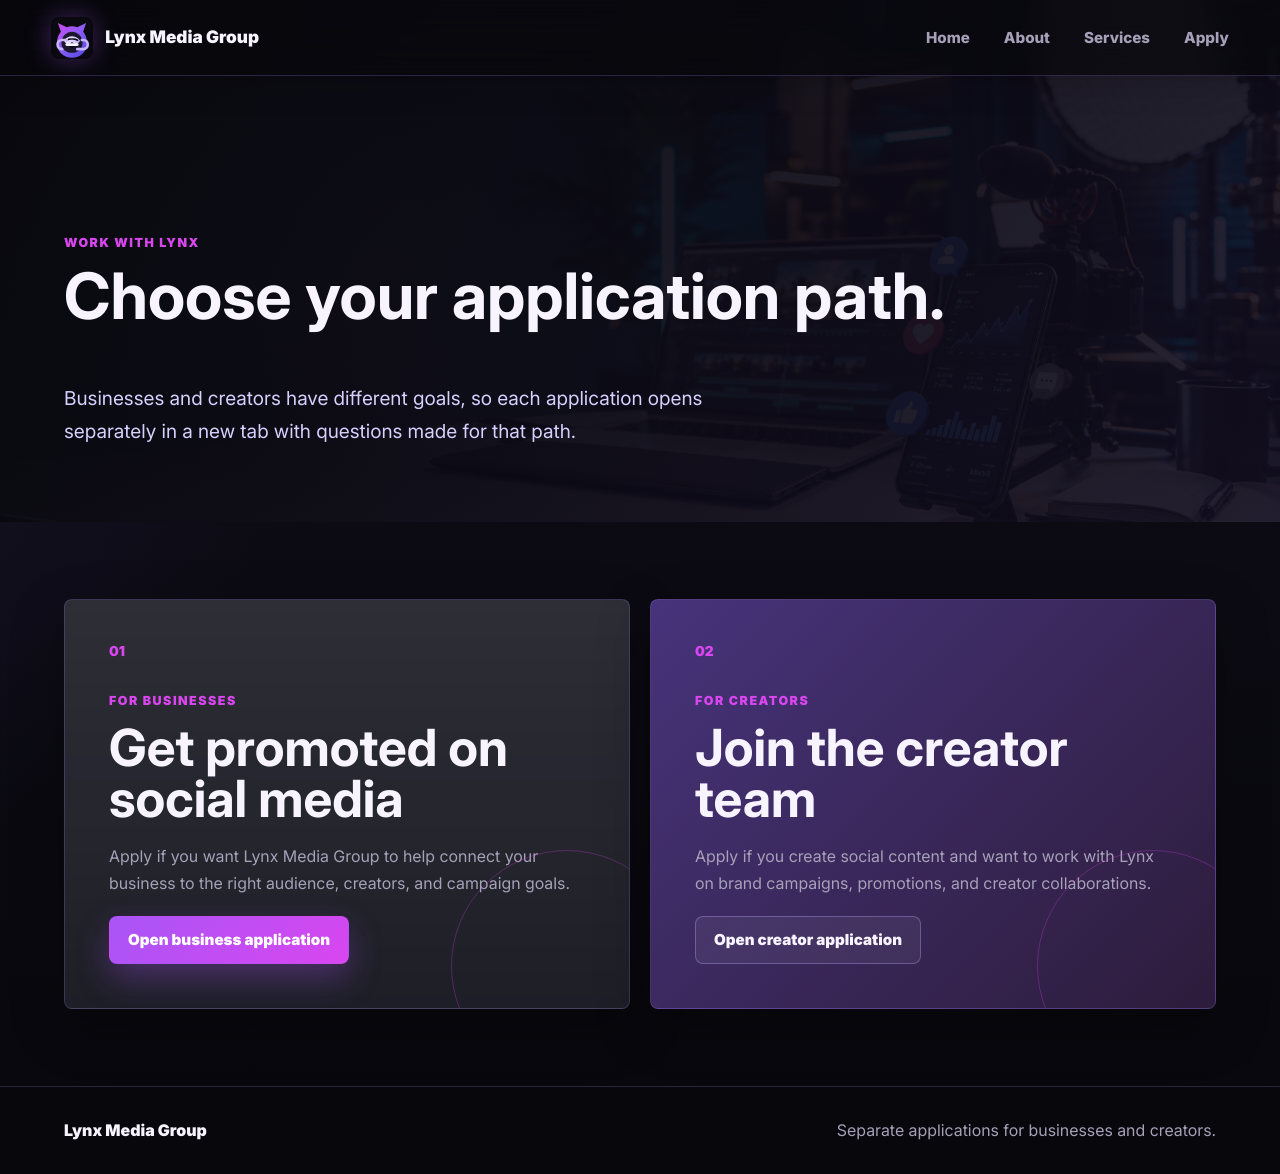
==== apply.html @ 394125c9 "1" ====
<!doctype html>
<html lang="en">
<head>
  <meta charset="UTF-8">
  <meta name="viewport" content="width=device-width, initial-scale=1">
  <title>Apply | Lynx Media Group</title>
  <meta name="description" content="Choose a Lynx Media Group application for business promotion or creator team membership.">
  <link rel="preconnect" href="https://fonts.googleapis.com">
  <link rel="preconnect" href="https://fonts.gstatic.com" crossorigin>
  <link href="https://fonts.googleapis.com/css2?family=Inter:wght@500;600;700;800;900&display=swap" rel="stylesheet">
  <link rel="icon" type="image/svg+xml" href="imgs/lynx-link-logo.svg">
  <link rel="stylesheet" href="css/relayopsagency.css">
</head>
<body>
  <header class="site-header">
    <a class="brand" href="index.html" aria-label="Lynx Media Group home">
      <img class="brand-logo" src="imgs/lynx-link-logo.svg" alt="">
      <span>Lynx Media Group</span>
    </a>
    <button class="nav-toggle" type="button" aria-label="Open navigation" aria-expanded="false">
      <span></span>
      <span></span>
      <span></span>
    </button>
    <nav class="site-nav" aria-label="Primary navigation">
      <a href="index.html">Home</a>
      <a href="index.html#about">About</a>
      <a href="index.html#services">Services</a>
      <a href="apply.html">Apply</a>
    </nav>
  </header>

  <main>
    <section class="apply-hero">
      <div>
        <p class="eyebrow">Work with Lynx</p>
        <h1>Choose your application path.</h1>
        <p>Businesses and creators have different goals, so each application opens separately in a new tab with questions made for that path.</p>
      </div>
    </section>

    <section class="apply-choice-grid reveal" aria-label="Application choices">
      <article class="apply-choice business-choice">
        <span class="choice-number">01</span>
        <p class="eyebrow">For businesses</p>
        <h2>Get promoted on social media</h2>
        <p>Apply if you want Lynx Media Group to help connect your business to the right audience, creators, and campaign goals.</p>
        <a class="button primary" href="business-apply.html" target="_blank" rel="noopener noreferrer">Open business application</a>
      </article>

      <article class="apply-choice creator-choice">
        <span class="choice-number">02</span>
        <p class="eyebrow">For creators</p>
        <h2>Join the creator team</h2>
        <p>Apply if you create social content and want to work with Lynx on brand campaigns, promotions, and creator collaborations.</p>
        <a class="button secondary" href="creator-apply.html" target="_blank" rel="noopener noreferrer">Open creator application</a>
      </article>
    </section>
  </main>

  <footer>
    <span>Lynx Media Group</span>
    <span>Separate applications for businesses and creators.</span>
  </footer>

  <script src="app.js"></script>
</body>
</html>
---- css/relayopsagency.css ----
:root {
  --bg: #07070c;
  --panel: #10111a;
  --panel-2: #151622;
  --panel-3: #1c1d2b;
  --text: #f7f4ff;
  --muted: #a6a0b8;
  --soft: #d7d0ff;
  --line: rgba(167, 139, 250, 0.22);
  --purple: #8b5cf6;
  --purple-strong: #a855f7;
  --purple-hot: #d946ef;
  --purple-deep: #4c1d95;
  --white: #ffffff;
  --shadow: 0 24px 80px rgba(0, 0, 0, 0.38);
  --shadow-soft: 0 18px 54px rgba(0, 0, 0, 0.28);
  --ease: cubic-bezier(0.16, 1, 0.3, 1);
  --ease-smooth: cubic-bezier(0.22, 0.61, 0.36, 1);
}

* {
  box-sizing: border-box;
}

html {
  scroll-behavior: smooth;
}

body {
  margin: 0;
  color: var(--text);
  background:
    linear-gradient(135deg, rgba(139, 92, 246, 0.13), transparent 34%),
    linear-gradient(180deg, #07070c 0%, #0c0b13 48%, #07070c 100%);
  font-family: "Inter", Arial, sans-serif;
  overflow-x: hidden;
  text-rendering: geometricPrecision;
  -webkit-font-smoothing: antialiased;
}

body::before {
  content: "";
  position: fixed;
  inset: 0;
  z-index: -1;
  pointer-events: none;
  background-image:
    linear-gradient(rgba(255, 255, 255, 0.035) 1px, transparent 1px),
    linear-gradient(90deg, rgba(255, 255, 255, 0.035) 1px, transparent 1px);
  background-size: 56px 56px;
  mask-image: linear-gradient(to bottom, rgba(0, 0, 0, 0.7), transparent 72%);
}

a {
  color: inherit;
}

::selection {
  color: var(--white);
  background: rgba(168, 85, 247, 0.58);
}

:focus-visible {
  outline: 3px solid rgba(217, 70, 239, 0.62);
  outline-offset: 4px;
}

.site-header {
  position: fixed;
  top: 0;
  left: 0;
  right: 0;
  z-index: 20;
  min-height: 76px;
  display: flex;
  align-items: center;
  justify-content: space-between;
  gap: 24px;
  padding: 16px clamp(18px, 4vw, 56px);
  background: rgba(7, 7, 12, 0.72);
  border-bottom: 1px solid var(--line);
  backdrop-filter: blur(18px);
  box-shadow: 0 8px 32px rgba(0, 0, 0, 0.18);
}

.brand {
  display: inline-flex;
  align-items: center;
  gap: 12px;
  color: var(--text);
  font-size: clamp(0.98rem, 2vw, 1.08rem);
  font-weight: 900;
  text-decoration: none;
  white-space: nowrap;
}

.brand-logo {
  width: 42px;
  height: 42px;
  display: block;
  border-radius: 8px;
  box-shadow: 0 0 24px rgba(168, 85, 247, 0.34);
  transition: transform 0.45s var(--ease), box-shadow 0.45s var(--ease), filter 0.45s var(--ease);
}

.brand:hover .brand-logo {
  transform: rotate(-3deg) scale(1.045);
  filter: saturate(1.12);
  box-shadow: 0 0 34px rgba(217, 70, 239, 0.5);
}

.site-nav {
  display: flex;
  align-items: center;
  gap: clamp(16px, 3vw, 34px);
  color: var(--muted);
  font-size: 0.95rem;
  font-weight: 800;
}

.site-nav a {
  position: relative;
  text-decoration: none;
  transition: color 0.28s var(--ease-smooth);
}

.site-nav a::after {
  content: "";
  position: absolute;
  left: 0;
  right: 0;
  bottom: -8px;
  height: 2px;
  background: linear-gradient(90deg, var(--purple), var(--purple-hot));
  transform: scaleX(0);
  transform-origin: left;
  transition: transform 0.38s var(--ease);
}

.site-nav a:hover {
  color: var(--text);
}

.site-nav a:hover::after {
  transform: scaleX(1);
}

.nav-toggle {
  display: none;
  width: 44px;
  height: 44px;
  place-items: center;
  border: 1px solid var(--line);
  border-radius: 8px;
  background: rgba(255, 255, 255, 0.05);
}

.nav-toggle span {
  width: 18px;
  height: 2px;
  display: block;
  margin: 3px 0;
  background: var(--text);
}

.hero {
  position: relative;
  min-height: 94vh;
  display: flex;
  align-items: flex-end;
  padding: 140px clamp(18px, 5vw, 72px) 64px;
  overflow: hidden;
  background: var(--bg);
}

.hero-image {
  position: absolute;
  inset: 0;
  width: 100%;
  height: 100%;
  object-fit: cover;
  transform: scale(1.04);
  filter: saturate(0.92) contrast(1.05);
  animation: heroDrift 18s var(--ease-smooth) infinite alternate;
}

.hero-overlay {
  position: absolute;
  inset: 0;
  background:
    linear-gradient(90deg, rgba(7, 7, 12, 0.98) 0%, rgba(9, 8, 18, 0.82) 43%, rgba(9, 8, 18, 0.34) 100%),
    linear-gradient(0deg, rgba(139, 92, 246, 0.26), transparent 52%);
}

.hero::after {
  content: "";
  position: absolute;
  left: 0;
  right: 0;
  bottom: 0;
  height: 1px;
  background: linear-gradient(90deg, transparent, var(--purple-hot), transparent);
}

.hero-copy {
  position: relative;
  width: min(800px, 100%);
  color: var(--text);
  opacity: 1;
}

.hero-copy > * {
  animation: fadeUp 0.75s ease both;
}

.hero-copy > *:nth-child(2) {
  animation-delay: 0.08s;
}

.hero-copy > *:nth-child(3) {
  animation-delay: 0.16s;
}

.hero-copy > *:nth-child(4) {
  animation-delay: 0.24s;
}

.eyebrow {
  margin: 0 0 14px;
  color: var(--purple-hot);
  font-size: 0.78rem;
  font-weight: 900;
  letter-spacing: 0.12em;
  text-transform: uppercase;
}

h1,
h2,
h3,
p {
  margin-top: 0;
}

.hero h1 {
  margin-bottom: 22px;
  font-size: clamp(3.5rem, 9vw, 8.5rem);
  line-height: 0.92;
  letter-spacing: 0;
  text-shadow: 0 0 42px rgba(139, 92, 246, 0.24);
}

.hero p:not(.eyebrow),
.apply-hero p:not(.eyebrow),
.form-hero p:not(.eyebrow) {
  max-width: 680px;
  color: var(--soft);
  font-size: clamp(1rem, 2vw, 1.2rem);
  line-height: 1.75;
}

.hero-actions {
  display: flex;
  flex-wrap: wrap;
  gap: 12px;
  margin-top: 30px;
}

.button {
  min-height: 48px;
  display: inline-flex;
  align-items: center;
  justify-content: center;
  padding: 13px 18px;
  border-radius: 8px;
  border: 1px solid transparent;
  font: inherit;
  font-size: 0.95rem;
  font-weight: 900;
  text-decoration: none;
  cursor: pointer;
  position: relative;
  overflow: hidden;
  transition: transform 0.38s var(--ease), box-shadow 0.38s var(--ease), border-color 0.38s var(--ease), background 0.38s var(--ease);
}

.button::before {
  content: "";
  position: absolute;
  inset: 0;
  background: linear-gradient(110deg, transparent, rgba(255, 255, 255, 0.18), transparent);
  transform: translateX(-120%);
  transition: transform 0.65s var(--ease);
}

.button:hover {
  transform: translateY(-3px);
}

.button:hover::before {
  transform: translateX(120%);
}

.button:active {
  transform: translateY(-1px) scale(0.99);
}

.button.primary {
  color: var(--white);
  background: linear-gradient(135deg, var(--purple-strong), var(--purple-hot));
  box-shadow: 0 14px 34px rgba(168, 85, 247, 0.32);
}

.button.primary:hover {
  box-shadow: 0 18px 44px rgba(217, 70, 239, 0.42);
}

.button.secondary {
  color: var(--text);
  background: rgba(255, 255, 255, 0.06);
  border-color: rgba(196, 181, 253, 0.32);
}

.button.secondary:hover {
  border-color: rgba(217, 70, 239, 0.72);
  box-shadow: 0 14px 34px rgba(139, 92, 246, 0.22);
}

.button.secondary.dark {
  color: var(--white);
  background: linear-gradient(135deg, #252235, #16131f);
}

.stats-band {
  display: grid;
  grid-template-columns: repeat(3, 1fr);
  gap: 1px;
  background: var(--line);
  border-bottom: 1px solid var(--line);
}

.stats-band div {
  min-height: 150px;
  padding: clamp(24px, 4vw, 42px);
  background: rgba(16, 17, 26, 0.92);
  transition: background 0.45s var(--ease), transform 0.45s var(--ease), box-shadow 0.45s var(--ease);
}

.stats-band div:hover {
  background: rgba(28, 29, 43, 0.98);
  transform: translateY(-3px);
  box-shadow: inset 0 1px 0 rgba(255, 255, 255, 0.06);
}

.stats-band strong {
  display: block;
  margin-bottom: 10px;
  font-size: 1.45rem;
}

.stats-band span,
.section-heading p,
.about-card p,
.service-list p,
.panel-heading p,
.apply-choice p:not(.eyebrow),
footer {
  color: var(--muted);
  line-height: 1.7;
}

.section {
  padding: clamp(70px, 9vw, 120px) clamp(18px, 5vw, 72px);
}

.section-heading {
  max-width: 800px;
  margin-bottom: 38px;
}

.section-heading:not(.left) {
  margin-left: auto;
  margin-right: auto;
  text-align: center;
}

.section-heading h2,
.apply-hero h1,
.cta-section h2,
.panel-heading h2,
.form-hero h1 {
  color: var(--text);
  font-size: clamp(2.2rem, 5vw, 4.6rem);
  line-height: 1;
  letter-spacing: 0;
}

.about-grid {
  display: grid;
  grid-template-columns: repeat(3, 1fr);
  gap: 18px;
}

.founder-grid {
  display: grid;
  grid-template-columns: repeat(2, minmax(0, 1fr));
  gap: 18px;
  max-width: 980px;
  margin: 0 auto;
}

.about-card,
.video-card,
.service-list article,
.apply-choice,
.application-panel {
  border: 1px solid var(--line);
  border-radius: 8px;
  background:
    linear-gradient(180deg, rgba(255, 255, 255, 0.105), rgba(255, 255, 255, 0.045)),
    rgba(16, 17, 26, 0.72);
  box-shadow: var(--shadow-soft);
  backdrop-filter: blur(18px);
}

.about-card {
  padding: 18px;
  transition: transform 0.45s var(--ease), border-color 0.45s var(--ease), box-shadow 0.45s var(--ease), background 0.45s var(--ease);
}

.founder-card-link {
  color: inherit;
  text-decoration: none;
  cursor: pointer;
}

.about-card:hover,
.video-card:hover,
.service-list article:hover,
.apply-choice:hover,
.application-panel:hover {
  transform: translateY(-7px);
  border-color: rgba(217, 70, 239, 0.62);
  box-shadow: 0 32px 90px rgba(139, 92, 246, 0.2), 0 18px 50px rgba(0, 0, 0, 0.3);
}

.photo-slot {
  aspect-ratio: 4 / 3;
  display: grid;
  place-items: center;
  margin-bottom: 20px;
  border: 1px dashed rgba(196, 181, 253, 0.52);
  border-radius: 8px;
  background:
    linear-gradient(135deg, rgba(139, 92, 246, 0.24), rgba(217, 70, 239, 0.11)),
    rgba(255, 255, 255, 0.04);
  color: var(--soft);
  font-weight: 900;
  overflow: hidden;
  transition: border-color 0.45s var(--ease), transform 0.45s var(--ease);
}

.photo-slot img {
  width: 100%;
  height: 100%;
  display: block;
  object-fit: cover;
  transition: transform 0.65s var(--ease), filter 0.65s var(--ease);
}

.about-card:hover .photo-slot img {
  transform: scale(1.045);
  filter: saturate(1.06) contrast(1.03);
}

.founder-photo img {
  object-position: center 34%;
}

.about-card h3,
.video-card h3,
.service-list h3 {
  margin-bottom: 10px;
  font-size: 1.35rem;
}

.role-label {
  margin-bottom: 8px;
  color: var(--purple-hot);
  font-size: 0.78rem;
  font-weight: 900;
  letter-spacing: 0.1em;
  text-transform: uppercase;
}

.demo-section {
  position: relative;
  background:
    linear-gradient(135deg, rgba(217, 70, 239, 0.08), transparent 42%),
    rgba(7, 7, 12, 0.66);
  border-top: 1px solid var(--line);
}

.video-grid {
  display: grid;
  grid-template-columns: repeat(3, 1fr);
  gap: 18px;
}

.video-card {
  padding: 14px;
  transition: transform 0.45s var(--ease), border-color 0.45s var(--ease), box-shadow 0.45s var(--ease), background 0.45s var(--ease);
}

.video-card p {
  color: var(--muted);
  line-height: 1.7;
}

.video-frame {
  position: relative;
  aspect-ratio: 9 / 16;
  display: grid;
  place-items: center;
  margin-bottom: 18px;
  overflow: hidden;
  border: 1px solid rgba(196, 181, 253, 0.26);
  border-radius: 8px;
  background:
    linear-gradient(160deg, rgba(139, 92, 246, 0.2), rgba(217, 70, 239, 0.08)),
    radial-gradient(circle at 50% 38%, rgba(217, 70, 239, 0.18), transparent 34%),
    #0b0b12;
  box-shadow: inset 0 1px 0 rgba(255, 255, 255, 0.06);
  transition: border-color 0.45s var(--ease), box-shadow 0.45s var(--ease), transform 0.45s var(--ease);
}

.video-card:hover .video-frame {
  border-color: rgba(217, 70, 239, 0.58);
  box-shadow: 0 0 0 1px rgba(217, 70, 239, 0.12), inset 0 1px 0 rgba(255, 255, 255, 0.08);
}

.video-frame::before {
  content: "";
  position: absolute;
  width: 68px;
  height: 68px;
  border-radius: 50%;
  background: linear-gradient(135deg, var(--purple-strong), var(--purple-hot));
  box-shadow: 0 0 42px rgba(217, 70, 239, 0.36);
}

.video-frame::after {
  content: "";
  position: absolute;
  border-left: 18px solid var(--white);
  border-top: 12px solid transparent;
  border-bottom: 12px solid transparent;
  transform: translateX(3px);
}

.video-frame.has-embed::before,
.video-frame.has-embed::after,
.video-frame.is-playing::before,
.video-frame.is-playing::after {
  display: none;
}

.video-frame span {
  position: absolute;
  left: 16px;
  bottom: 16px;
  z-index: 1;
  color: var(--soft);
  font-weight: 900;
}

.video-frame iframe,
.video-frame video {
  position: absolute;
  inset: 0;
  width: 100%;
  height: 100%;
  border: 0;
  object-fit: cover;
}

.scroll-play-label {
  left: 50%;
  bottom: 18px;
  transform: translateX(-50%);
  padding: 8px 12px;
  border: 1px solid rgba(196, 181, 253, 0.28);
  border-radius: 999px;
  background: rgba(7, 7, 12, 0.72);
  backdrop-filter: blur(12px);
  white-space: nowrap;
}

.video-frame.is-playing .scroll-play-label {
  display: none;
}

.services-section {
  background:
    linear-gradient(135deg, rgba(139, 92, 246, 0.16), transparent 40%),
    rgba(10, 10, 17, 0.74);
  border-top: 1px solid var(--line);
  border-bottom: 1px solid var(--line);
}

.service-list {
  display: grid;
  grid-template-columns: repeat(3, 1fr);
  gap: 18px;
}

.service-list article {
  min-height: 280px;
  padding: clamp(24px, 4vw, 36px);
  transition: transform 0.45s var(--ease), border-color 0.45s var(--ease), box-shadow 0.45s var(--ease), background 0.45s var(--ease);
}

.service-list span {
  display: inline-grid;
  place-items: center;
  width: 42px;
  height: 42px;
  margin-bottom: 34px;
  color: var(--white);
  background: linear-gradient(135deg, var(--purple), var(--purple-hot));
  border-radius: 8px;
  font-weight: 900;
  transition: transform 0.45s var(--ease), box-shadow 0.45s var(--ease);
}

.service-list article:hover span {
  transform: rotate(-3deg) scale(1.05);
  box-shadow: 0 14px 30px rgba(168, 85, 247, 0.24);
}

.cta-section {
  display: flex;
  align-items: center;
  justify-content: space-between;
  gap: 28px;
  padding: clamp(48px, 7vw, 90px) clamp(18px, 5vw, 72px);
  background:
    linear-gradient(90deg, rgba(139, 92, 246, 0.24), rgba(217, 70, 239, 0.08)),
    var(--panel);
}

.cta-section h2 {
  max-width: 860px;
  margin-bottom: 0;
}

.apply-hero,
.form-hero {
  min-height: 58vh;
  display: flex;
  align-items: flex-end;
  padding: 140px clamp(18px, 5vw, 72px) 54px;
  color: var(--text);
  background:
    linear-gradient(120deg, rgba(7, 7, 12, 0.98), rgba(17, 13, 31, 0.9)),
    url("../imgs/lynx-hero.png") center / cover;
}

.apply-hero h1,
.form-hero h1 {
  max-width: 940px;
}

.apply-choice-grid,
.application-grid {
  display: grid;
  grid-template-columns: repeat(2, 1fr);
  gap: 20px;
  padding: clamp(42px, 6vw, 80px) clamp(18px, 5vw, 72px);
}

.apply-choice {
  position: relative;
  min-height: 410px;
  display: flex;
  flex-direction: column;
  align-items: flex-start;
  padding: clamp(26px, 4vw, 44px);
  overflow: hidden;
  transition: transform 0.45s var(--ease), border-color 0.45s var(--ease), box-shadow 0.45s var(--ease), background 0.45s var(--ease);
}

.apply-choice::after {
  content: "";
  position: absolute;
  right: -54px;
  bottom: -74px;
  width: 230px;
  height: 230px;
  border: 1px solid rgba(217, 70, 239, 0.28);
  border-radius: 50%;
  transition: transform 0.65s var(--ease), border-color 0.45s var(--ease);
}

.apply-choice:hover::after {
  transform: scale(1.08) translate(-12px, -10px);
  border-color: rgba(217, 70, 239, 0.46);
}

.apply-choice h2 {
  max-width: 560px;
  margin-bottom: 18px;
  color: var(--text);
  font-size: clamp(2.2rem, 4vw, 4rem);
  line-height: 1;
}

.apply-choice .button {
  margin-top: auto;
}

.business-choice {
  background:
    linear-gradient(180deg, rgba(255, 255, 255, 0.12), rgba(255, 255, 255, 0.055)),
    var(--panel);
}

.creator-choice {
  background:
    linear-gradient(135deg, rgba(139, 92, 246, 0.42), rgba(217, 70, 239, 0.12)),
    var(--panel-2);
}

.choice-number {
  margin-bottom: 34px;
  color: var(--purple-hot);
  font-size: 0.86rem;
  font-weight: 900;
}

.application-panel {
  padding: clamp(22px, 4vw, 38px);
  transition: transform 0.45s var(--ease), border-color 0.45s var(--ease), box-shadow 0.45s var(--ease), background 0.45s var(--ease);
}

.creator-panel {
  background:
    linear-gradient(135deg, rgba(139, 92, 246, 0.17), rgba(217, 70, 239, 0.05)),
    var(--panel);
}

.business-form-hero {
  background:
    linear-gradient(120deg, rgba(7, 7, 12, 0.98), rgba(30, 20, 56, 0.86)),
    url("../imgs/lynx-hero.png") center / cover;
}

.creator-form-hero {
  background:
    linear-gradient(120deg, rgba(7, 7, 12, 0.98), rgba(76, 29, 149, 0.62)),
    url("../imgs/lynx-hero.png") center / cover;
}

.form-hero h1 {
  margin-bottom: 18px;
  font-size: clamp(2.6rem, 6vw, 5.6rem);
  line-height: 0.98;
}

.single-form-section {
  display: grid;
  place-items: start center;
  padding: clamp(42px, 6vw, 80px) clamp(18px, 5vw, 72px);
}

.single-form-section .application-panel {
  width: min(780px, 100%);
}

.panel-heading h2 {
  margin-bottom: 16px;
  font-size: clamp(2rem, 4vw, 3.5rem);
}

.apply-form {
  display: grid;
  gap: 18px;
  margin-top: 30px;
}

.apply-form label {
  display: grid;
  gap: 8px;
  color: var(--text);
  font-weight: 900;
}

.apply-form input,
.apply-form textarea {
  width: 100%;
  border: 1px solid var(--line);
  border-radius: 8px;
  padding: 14px 15px;
  color: var(--text);
  background: rgba(255, 255, 255, 0.06);
  font: inherit;
  font-weight: 600;
  outline: none;
  transition: border-color 0.32s var(--ease), box-shadow 0.32s var(--ease), background 0.32s var(--ease);
}

.apply-form input:focus,
.apply-form textarea:focus {
  border-color: rgba(217, 70, 239, 0.8);
  box-shadow: 0 0 0 4px rgba(139, 92, 246, 0.17);
  background: rgba(255, 255, 255, 0.09);
}

.apply-form textarea {
  resize: vertical;
}

.form-message {
  margin: 0;
  color: var(--purple-hot);
  font-weight: 900;
}

.form-message.warning {
  color: var(--soft);
}

.form-message.error {
  color: #fb7185;
}

.apply-form button:disabled {
  cursor: wait;
  opacity: 0.72;
  transform: none;
}

footer {
  display: flex;
  justify-content: space-between;
  gap: 18px;
  padding: 30px clamp(18px, 5vw, 72px);
  background: #07070c;
  border-top: 1px solid var(--line);
}

footer span:first-child {
  color: var(--text);
  font-weight: 900;
}

.reveal {
  opacity: 0;
  transform: translateY(28px);
  transition: opacity 0.9s var(--ease), transform 0.9s var(--ease);
}

.reveal.visible {
  opacity: 1;
  transform: translateY(0);
}

@keyframes fadeUp {
  from {
    opacity: 1;
    transform: translateY(22px);
  }
  to {
    opacity: 1;
    transform: translateY(0);
  }
}

@keyframes heroDrift {
  from {
    transform: scale(1.04) translateX(0);
  }
  to {
    transform: scale(1.08) translateX(1.5%);
  }
}

@media (prefers-reduced-motion: reduce) {
  *,
  *::before,
  *::after {
    animation-duration: 0.01ms !important;
    animation-iteration-count: 1 !important;
    scroll-behavior: auto !important;
    transition-duration: 0.01ms !important;
  }
}

@media (max-width: 900px) {
  .nav-toggle {
    display: grid;
  }

  .site-nav {
    position: fixed;
    top: 76px;
    left: 14px;
    right: 14px;
    display: none;
    flex-direction: column;
    align-items: stretch;
    gap: 0;
    padding: 8px;
    background: rgba(16, 17, 26, 0.98);
    border: 1px solid var(--line);
    border-radius: 8px;
    box-shadow: var(--shadow);
  }

  .site-nav.open {
    display: flex;
  }

  .site-nav a {
    padding: 15px;
  }

  .site-nav a::after {
    display: none;
  }

  .stats-band,
  .about-grid,
  .founder-grid,
  .video-grid,
  .service-list,
  .apply-choice-grid,
  .application-grid {
    grid-template-columns: 1fr;
  }

  .hero {
    min-height: 88vh;
  }

  .hero-overlay {
    background: rgba(7, 7, 12, 0.8);
  }

  .cta-section,
  footer {
    flex-direction: column;
    align-items: flex-start;
  }
}

@media (max-width: 560px) {
  .brand span:last-child {
    max-width: 190px;
    white-space: normal;
    line-height: 1.1;
  }

  .hero-actions,
  .button {
    width: 100%;
  }

  .hero h1 {
    font-size: clamp(3rem, 17vw, 4.8rem);
  }
}
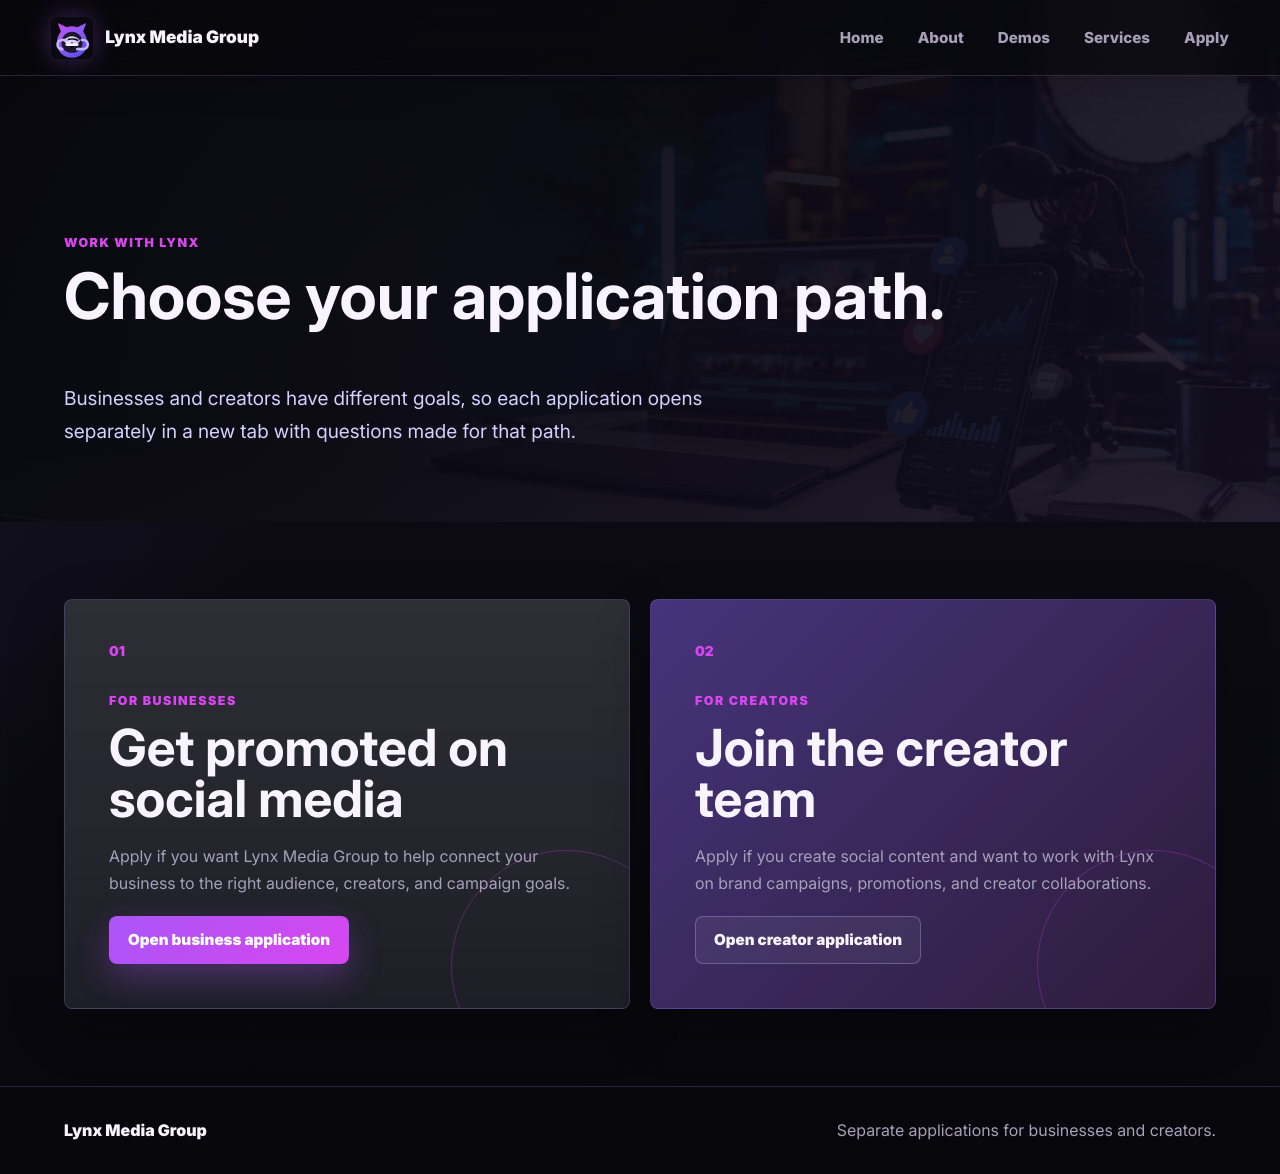
==== commit cdf4d07b: "new" ====
--- a/apply.html
+++ b/apply.html
@@ -4,65 +4,28 @@
   <meta charset="UTF-8">
   <meta name="viewport" content="width=device-width, initial-scale=1">
   <title>Apply | Lynx Media Group</title>
-  <meta name="description" content="Choose a Lynx Media Group application for business promotion or creator team membership.">
   <link rel="preconnect" href="https://fonts.googleapis.com">
   <link rel="preconnect" href="https://fonts.gstatic.com" crossorigin>
   <link href="https://fonts.googleapis.com/css2?family=Inter:wght@500;600;700;800;900&display=swap" rel="stylesheet">
   <link rel="icon" type="image/svg+xml" href="imgs/lynx-link-logo.svg">
-  <link rel="stylesheet" href="css/relayopsagency.css">
+  <link rel="stylesheet" href="css/styles.css">
 </head>
 <body>
   <header class="site-header">
-    <a class="brand" href="index.html" aria-label="Lynx Media Group home">
-      <img class="brand-logo" src="imgs/lynx-link-logo.svg" alt="">
-      <span>Lynx Media Group</span>
-    </a>
-    <button class="nav-toggle" type="button" aria-label="Open navigation" aria-expanded="false">
-      <span></span>
-      <span></span>
-      <span></span>
-    </button>
+    <a class="brand" href="index.html"><img class="brand-logo" src="imgs/lynx-link-logo.svg" alt=""><span>Lynx Media Group</span></a>
+    <button class="nav-toggle" type="button" aria-label="Open navigation" aria-expanded="false"><span></span><span></span><span></span></button>
     <nav class="site-nav" aria-label="Primary navigation">
-      <a href="index.html">Home</a>
-      <a href="index.html#about">About</a>
-      <a href="index.html#services">Services</a>
-      <a href="apply.html">Apply</a>
+      <a href="index.html">Home</a><a href="index.html#about">About</a><a href="index.html#demos">Demos</a><a href="index.html#services">Services</a><a href="apply.html">Apply</a>
     </nav>
   </header>
-
   <main>
-    <section class="apply-hero">
-      <div>
-        <p class="eyebrow">Work with Lynx</p>
-        <h1>Choose your application path.</h1>
-        <p>Businesses and creators have different goals, so each application opens separately in a new tab with questions made for that path.</p>
-      </div>
-    </section>
-
-    <section class="apply-choice-grid reveal" aria-label="Application choices">
-      <article class="apply-choice business-choice">
-        <span class="choice-number">01</span>
-        <p class="eyebrow">For businesses</p>
-        <h2>Get promoted on social media</h2>
-        <p>Apply if you want Lynx Media Group to help connect your business to the right audience, creators, and campaign goals.</p>
-        <a class="button primary" href="business-apply.html" target="_blank" rel="noopener noreferrer">Open business application</a>
-      </article>
-
-      <article class="apply-choice creator-choice">
-        <span class="choice-number">02</span>
-        <p class="eyebrow">For creators</p>
-        <h2>Join the creator team</h2>
-        <p>Apply if you create social content and want to work with Lynx on brand campaigns, promotions, and creator collaborations.</p>
-        <a class="button secondary" href="creator-apply.html" target="_blank" rel="noopener noreferrer">Open creator application</a>
-      </article>
+    <section class="apply-hero"><div><p class="eyebrow">Work with Lynx</p><h1>Choose your application path.</h1><p>Businesses and creators have different goals, so each application opens separately in a new tab with questions made for that path.</p></div></section>
+    <section class="apply-choice-grid reveal">
+      <article class="apply-choice business-choice"><span class="choice-number">01</span><p class="eyebrow">For businesses</p><h2>Get promoted on social media</h2><p>Apply if you want Lynx Media Group to help connect your business to the right audience, creators, and campaign goals.</p><a class="button primary" href="business-apply.html" target="_blank" rel="noopener noreferrer">Open business application</a></article>
+      <article class="apply-choice creator-choice"><span class="choice-number">02</span><p class="eyebrow">For creators</p><h2>Join the creator team</h2><p>Apply if you create social content and want to work with Lynx on brand campaigns, promotions, and creator collaborations.</p><a class="button secondary" href="creator-apply.html" target="_blank" rel="noopener noreferrer">Open creator application</a></article>
     </section>
   </main>
-
-  <footer>
-    <span>Lynx Media Group</span>
-    <span>Separate applications for businesses and creators.</span>
-  </footer>
-
+  <footer><span>Lynx Media Group</span><span>Separate applications for businesses and creators.</span></footer>
   <script src="app.js"></script>
 </body>
 </html>
--- a/css/styles.css
+++ b/css/styles.css
@@ -0,0 +1,12 @@
+:root{--bg:#07070c;--panel:#10111a;--panel-2:#151622;--text:#f7f4ff;--muted:#a6a0b8;--soft:#d7d0ff;--line:rgba(167,139,250,.22);--purple:#8b5cf6;--purple-strong:#a855f7;--purple-hot:#d946ef;--white:#fff;--shadow:0 24px 80px rgba(0,0,0,.38);--shadow-soft:0 18px 54px rgba(0,0,0,.28);--ease:cubic-bezier(.16,1,.3,1);--ease-smooth:cubic-bezier(.22,.61,.36,1)}
+*{box-sizing:border-box}html{scroll-behavior:smooth}body{margin:0;color:var(--text);background:linear-gradient(135deg,rgba(139,92,246,.13),transparent 34%),linear-gradient(180deg,#07070c 0%,#0c0b13 48%,#07070c 100%);font-family:Inter,Arial,sans-serif;overflow-x:hidden;text-rendering:geometricPrecision;-webkit-font-smoothing:antialiased}body:before{content:"";position:fixed;inset:0;z-index:-1;pointer-events:none;background-image:linear-gradient(rgba(255,255,255,.035) 1px,transparent 1px),linear-gradient(90deg,rgba(255,255,255,.035) 1px,transparent 1px);background-size:56px 56px;mask-image:linear-gradient(to bottom,rgba(0,0,0,.7),transparent 72%)}a{color:inherit}::selection{color:#fff;background:rgba(168,85,247,.58)}:focus-visible{outline:3px solid rgba(217,70,239,.62);outline-offset:4px}
+.site-header{position:fixed;top:0;left:0;right:0;z-index:20;min-height:76px;display:flex;align-items:center;justify-content:space-between;gap:24px;padding:16px clamp(18px,4vw,56px);background:rgba(7,7,12,.72);border-bottom:1px solid var(--line);backdrop-filter:blur(18px);box-shadow:0 8px 32px rgba(0,0,0,.18)}.brand{display:inline-flex;align-items:center;gap:12px;color:var(--text);font-size:clamp(.98rem,2vw,1.08rem);font-weight:900;text-decoration:none;white-space:nowrap}.brand-logo{width:42px;height:42px;display:block;border-radius:8px;box-shadow:0 0 24px rgba(168,85,247,.34);transition:transform .45s var(--ease),box-shadow .45s var(--ease),filter .45s var(--ease)}.brand:hover .brand-logo{transform:rotate(-3deg) scale(1.045);filter:saturate(1.12);box-shadow:0 0 34px rgba(217,70,239,.5)}.site-nav{display:flex;align-items:center;gap:clamp(16px,3vw,34px);color:var(--muted);font-size:.95rem;font-weight:800}.site-nav a{position:relative;text-decoration:none;transition:color .28s var(--ease-smooth)}.site-nav a:after{content:"";position:absolute;left:0;right:0;bottom:-8px;height:2px;background:linear-gradient(90deg,var(--purple),var(--purple-hot));transform:scaleX(0);transform-origin:left;transition:transform .38s var(--ease)}.site-nav a:hover{color:var(--text)}.site-nav a:hover:after{transform:scaleX(1)}.nav-toggle{display:none;width:44px;height:44px;place-items:center;border:1px solid var(--line);border-radius:8px;background:rgba(255,255,255,.05)}.nav-toggle span{width:18px;height:2px;display:block;margin:3px 0;background:var(--text)}
+.hero{position:relative;min-height:94vh;display:flex;align-items:flex-end;padding:140px clamp(18px,5vw,72px) 64px;overflow:hidden;background:var(--bg)}.hero-image{position:absolute;inset:0;width:100%;height:100%;object-fit:cover;transform:scale(1.04);filter:saturate(.92) contrast(1.05);animation:heroDrift 18s var(--ease-smooth) infinite alternate}.hero-overlay{position:absolute;inset:0;background:linear-gradient(90deg,rgba(7,7,12,.98) 0%,rgba(9,8,18,.82) 43%,rgba(9,8,18,.34) 100%),linear-gradient(0deg,rgba(139,92,246,.26),transparent 52%)}.hero:after{content:"";position:absolute;left:0;right:0;bottom:0;height:1px;background:linear-gradient(90deg,transparent,var(--purple-hot),transparent)}.hero-copy{position:relative;width:min(800px,100%);color:var(--text);opacity:1}.hero-copy>*{animation:fadeUp .75s ease both}.hero-copy>*:nth-child(2){animation-delay:.08s}.hero-copy>*:nth-child(3){animation-delay:.16s}.hero-copy>*:nth-child(4){animation-delay:.24s}.eyebrow{margin:0 0 14px;color:var(--purple-hot);font-size:.78rem;font-weight:900;letter-spacing:.12em;text-transform:uppercase}h1,h2,h3,p{margin-top:0}.hero h1{margin-bottom:22px;font-size:clamp(3.5rem,9vw,8.5rem);line-height:.92;letter-spacing:0;text-shadow:0 0 42px rgba(139,92,246,.24)}.hero p:not(.eyebrow),.apply-hero p:not(.eyebrow),.form-hero p:not(.eyebrow){max-width:680px;color:var(--soft);font-size:clamp(1rem,2vw,1.2rem);line-height:1.75}.hero-actions{display:flex;flex-wrap:wrap;gap:12px;margin-top:30px}
+.button{min-height:48px;display:inline-flex;align-items:center;justify-content:center;padding:13px 18px;border-radius:8px;border:1px solid transparent;font:inherit;font-size:.95rem;font-weight:900;text-decoration:none;cursor:pointer;position:relative;overflow:hidden;transition:transform .38s var(--ease),box-shadow .38s var(--ease),border-color .38s var(--ease),background .38s var(--ease)}.button:before{content:"";position:absolute;inset:0;background:linear-gradient(110deg,transparent,rgba(255,255,255,.18),transparent);transform:translateX(-120%);transition:transform .65s var(--ease)}.button:hover{transform:translateY(-3px)}.button:hover:before{transform:translateX(120%)}.button:active{transform:translateY(-1px) scale(.99)}.button.primary{color:#fff;background:linear-gradient(135deg,var(--purple-strong),var(--purple-hot));box-shadow:0 14px 34px rgba(168,85,247,.32)}.button.primary:hover{box-shadow:0 18px 44px rgba(217,70,239,.42)}.button.secondary{color:var(--text);background:rgba(255,255,255,.06);border-color:rgba(196,181,253,.32)}.button.secondary:hover{border-color:rgba(217,70,239,.72);box-shadow:0 14px 34px rgba(139,92,246,.22)}
+.stats-band{display:grid;grid-template-columns:repeat(3,1fr);gap:1px;background:var(--line);border-bottom:1px solid var(--line)}.stats-band div{min-height:150px;padding:clamp(24px,4vw,42px);background:rgba(16,17,26,.92);transition:background .45s var(--ease),transform .45s var(--ease),box-shadow .45s var(--ease)}.stats-band div:hover{background:rgba(28,29,43,.98);transform:translateY(-3px);box-shadow:inset 0 1px 0 rgba(255,255,255,.06)}.stats-band strong{display:block;margin-bottom:10px;font-size:1.45rem}.stats-band span,.section-heading p,.about-card p,.service-list p,.panel-heading p,.apply-choice p:not(.eyebrow),footer{color:var(--muted);line-height:1.7}
+.section{padding:clamp(70px,9vw,120px) clamp(18px,5vw,72px)}.section-heading{max-width:800px;margin-bottom:38px}.section-heading:not(.left){margin-left:auto;margin-right:auto;text-align:center}.section-heading h2,.apply-hero h1,.cta-section h2,.panel-heading h2,.form-hero h1{color:var(--text);font-size:clamp(2.2rem,5vw,4.6rem);line-height:1;letter-spacing:0}.founder-grid{display:grid;grid-template-columns:repeat(2,minmax(0,1fr));gap:18px;max-width:980px;margin:0 auto}.about-card,.video-card,.service-list article,.apply-choice,.application-panel{border:1px solid var(--line);border-radius:8px;background:linear-gradient(180deg,rgba(255,255,255,.105),rgba(255,255,255,.045)),rgba(16,17,26,.72);box-shadow:var(--shadow-soft);backdrop-filter:blur(18px)}.about-card{padding:18px;transition:transform .45s var(--ease),border-color .45s var(--ease),box-shadow .45s var(--ease),background .45s var(--ease)}.founder-card-link{color:inherit;text-decoration:none;cursor:pointer}.about-card:hover,.video-card:hover,.service-list article:hover,.apply-choice:hover,.application-panel:hover{transform:translateY(-7px);border-color:rgba(217,70,239,.62);box-shadow:0 32px 90px rgba(139,92,246,.2),0 18px 50px rgba(0,0,0,.3)}.photo-slot{aspect-ratio:4/3;display:grid;place-items:center;margin-bottom:20px;border:1px dashed rgba(196,181,253,.52);border-radius:8px;background:linear-gradient(135deg,rgba(139,92,246,.24),rgba(217,70,239,.11)),rgba(255,255,255,.04);color:var(--soft);font-weight:900;overflow:hidden;transition:border-color .45s var(--ease),transform .45s var(--ease)}.photo-slot img{width:100%;height:100%;display:block;object-fit:cover;transition:transform .65s var(--ease),filter .65s var(--ease)}.founder-photo{aspect-ratio:1/1}.about-card:hover .photo-slot img{transform:scale(1.045);filter:saturate(1.06) contrast(1.03)}.gawin-photo img{object-position:center 28%}.junsa-photo img{object-position:center 34%}.about-card h3,.video-card h3,.service-list h3{margin-bottom:10px;font-size:1.35rem}.role-label{margin-bottom:8px;color:var(--purple-hot);font-size:.78rem;font-weight:900;letter-spacing:.1em;text-transform:uppercase}
+.demo-section{position:relative;background:linear-gradient(135deg,rgba(217,70,239,.08),transparent 42%),rgba(7,7,12,.66);border-top:1px solid var(--line)}.video-grid{display:grid;grid-template-columns:repeat(3,1fr);gap:18px}.video-card{padding:14px;transition:transform .45s var(--ease),border-color .45s var(--ease),box-shadow .45s var(--ease),background .45s var(--ease)}.video-card p{color:var(--muted);line-height:1.7}.video-frame{position:relative;aspect-ratio:9/16;display:grid;place-items:center;margin-bottom:18px;overflow:hidden;border:1px solid rgba(196,181,253,.26);border-radius:8px;background:linear-gradient(160deg,rgba(139,92,246,.2),rgba(217,70,239,.08)),radial-gradient(circle at 50% 38%,rgba(217,70,239,.18),transparent 34%),#0b0b12;box-shadow:inset 0 1px 0 rgba(255,255,255,.06);transition:border-color .45s var(--ease),box-shadow .45s var(--ease),transform .45s var(--ease)}.video-frame:before{content:"";position:absolute;width:68px;height:68px;border-radius:50%;background:linear-gradient(135deg,var(--purple-strong),var(--purple-hot));box-shadow:0 0 42px rgba(217,70,239,.36)}.video-frame:after{content:"";position:absolute;border-left:18px solid #fff;border-top:12px solid transparent;border-bottom:12px solid transparent;transform:translateX(3px)}.video-frame.has-embed:before,.video-frame.has-embed:after,.video-frame.is-playing:before,.video-frame.is-playing:after{display:none}.video-frame span{position:absolute;left:16px;bottom:16px;z-index:1;color:var(--soft);font-weight:900}.video-frame iframe,.video-frame video{position:absolute;inset:0;width:100%;height:100%;border:0;object-fit:cover}.scroll-play-label{left:50%;bottom:18px;transform:translateX(-50%);padding:8px 12px;border:1px solid rgba(196,181,253,.28);border-radius:999px;background:rgba(7,7,12,.72);backdrop-filter:blur(12px);white-space:nowrap}.video-frame.is-playing .scroll-play-label{display:none}
+.services-section{background:linear-gradient(135deg,rgba(139,92,246,.16),transparent 40%),rgba(10,10,17,.74);border-top:1px solid var(--line);border-bottom:1px solid var(--line)}.service-list{display:grid;grid-template-columns:repeat(3,1fr);gap:18px}.service-list article{min-height:280px;padding:clamp(24px,4vw,36px);transition:transform .45s var(--ease),border-color .45s var(--ease),box-shadow .45s var(--ease),background .45s var(--ease)}.service-list span{display:inline-grid;place-items:center;width:42px;height:42px;margin-bottom:34px;color:#fff;background:linear-gradient(135deg,var(--purple),var(--purple-hot));border-radius:8px;font-weight:900;transition:transform .45s var(--ease),box-shadow .45s var(--ease)}.service-list article:hover span{transform:rotate(-3deg) scale(1.05);box-shadow:0 14px 30px rgba(168,85,247,.24)}.cta-section{display:flex;align-items:center;justify-content:space-between;gap:28px;padding:clamp(48px,7vw,90px) clamp(18px,5vw,72px);background:linear-gradient(90deg,rgba(139,92,246,.24),rgba(217,70,239,.08)),var(--panel)}.cta-section h2{max-width:860px;margin-bottom:0}
+.apply-hero,.form-hero{min-height:58vh;display:flex;align-items:flex-end;padding:140px clamp(18px,5vw,72px) 54px;color:var(--text);background:linear-gradient(120deg,rgba(7,7,12,.98),rgba(17,13,31,.9)),url("../imgs/lynx-hero.png") center/cover}.apply-hero h1,.form-hero h1{max-width:940px}.apply-choice-grid,.application-grid{display:grid;grid-template-columns:repeat(2,1fr);gap:20px;padding:clamp(42px,6vw,80px) clamp(18px,5vw,72px)}.apply-choice{position:relative;min-height:410px;display:flex;flex-direction:column;align-items:flex-start;padding:clamp(26px,4vw,44px);overflow:hidden;transition:transform .45s var(--ease),border-color .45s var(--ease),box-shadow .45s var(--ease),background .45s var(--ease)}.apply-choice:after{content:"";position:absolute;right:-54px;bottom:-74px;width:230px;height:230px;border:1px solid rgba(217,70,239,.28);border-radius:50%;transition:transform .65s var(--ease),border-color .45s var(--ease)}.apply-choice:hover:after{transform:scale(1.08) translate(-12px,-10px);border-color:rgba(217,70,239,.46)}.apply-choice h2{max-width:560px;margin-bottom:18px;color:var(--text);font-size:clamp(2.2rem,4vw,4rem);line-height:1}.apply-choice .button{margin-top:auto}.business-choice{background:linear-gradient(180deg,rgba(255,255,255,.12),rgba(255,255,255,.055)),var(--panel)}.creator-choice,.creator-panel{background:linear-gradient(135deg,rgba(139,92,246,.42),rgba(217,70,239,.12)),var(--panel-2)}.choice-number{margin-bottom:34px;color:var(--purple-hot);font-size:.86rem;font-weight:900}.application-panel{padding:clamp(22px,4vw,38px);transition:transform .45s var(--ease),border-color .45s var(--ease),box-shadow .45s var(--ease),background .45s var(--ease)}.business-form-hero{background:linear-gradient(120deg,rgba(7,7,12,.98),rgba(30,20,56,.86)),url("../imgs/lynx-hero.png") center/cover}.creator-form-hero{background:linear-gradient(120deg,rgba(7,7,12,.98),rgba(76,29,149,.62)),url("../imgs/lynx-hero.png") center/cover}.form-hero h1{margin-bottom:18px;font-size:clamp(2.6rem,6vw,5.6rem);line-height:.98}.single-form-section{display:grid;place-items:start center;padding:clamp(42px,6vw,80px) clamp(18px,5vw,72px)}.single-form-section .application-panel{width:min(780px,100%)}.panel-heading h2{margin-bottom:16px;font-size:clamp(2rem,4vw,3.5rem)}.apply-form{display:grid;gap:18px;margin-top:30px}.apply-form label{display:grid;gap:8px;color:var(--text);font-weight:900}.apply-form input,.apply-form textarea{width:100%;border:1px solid var(--line);border-radius:8px;padding:14px 15px;color:var(--text);background:rgba(255,255,255,.06);font:inherit;font-weight:600;outline:none;transition:border-color .32s var(--ease),box-shadow .32s var(--ease),background .32s var(--ease)}.apply-form input:focus,.apply-form textarea:focus{border-color:rgba(217,70,239,.8);box-shadow:0 0 0 4px rgba(139,92,246,.17);background:rgba(255,255,255,.09)}.apply-form textarea{resize:vertical}.form-message{margin:0;color:var(--purple-hot);font-weight:900}.form-message.error{color:#fb7185}.apply-form button:disabled{cursor:wait;opacity:.72;transform:none}
+footer{display:flex;justify-content:space-between;gap:18px;padding:30px clamp(18px,5vw,72px);background:#07070c;border-top:1px solid var(--line)}footer span:first-child{color:var(--text);font-weight:900}.reveal{opacity:0;transform:translateY(28px);transition:opacity .9s var(--ease),transform .9s var(--ease)}.reveal.visible{opacity:1;transform:translateY(0)}
+@keyframes fadeUp{from{opacity:1;transform:translateY(22px)}to{opacity:1;transform:translateY(0)}}@keyframes heroDrift{from{transform:scale(1.04) translateX(0)}to{transform:scale(1.08) translateX(1.5%)}}@media (prefers-reduced-motion:reduce){*,*:before,*:after{animation-duration:.01ms!important;animation-iteration-count:1!important;scroll-behavior:auto!important;transition-duration:.01ms!important}}@media (max-width:900px){.nav-toggle{display:grid}.site-nav{position:fixed;top:76px;left:14px;right:14px;display:none;flex-direction:column;align-items:stretch;gap:0;padding:8px;background:rgba(16,17,26,.98);border:1px solid var(--line);border-radius:8px;box-shadow:var(--shadow)}.site-nav.open{display:flex}.site-nav a{padding:15px}.site-nav a:after{display:none}.stats-band,.founder-grid,.video-grid,.service-list,.apply-choice-grid,.application-grid{grid-template-columns:1fr}.hero{min-height:88vh}.hero-overlay{background:rgba(7,7,12,.8)}.cta-section,footer{flex-direction:column;align-items:flex-start}}@media (max-width:560px){.brand span:last-child{max-width:190px;white-space:normal;line-height:1.1}.hero-actions,.button{width:100%}.hero h1{font-size:clamp(3rem,17vw,4.8rem)}}
